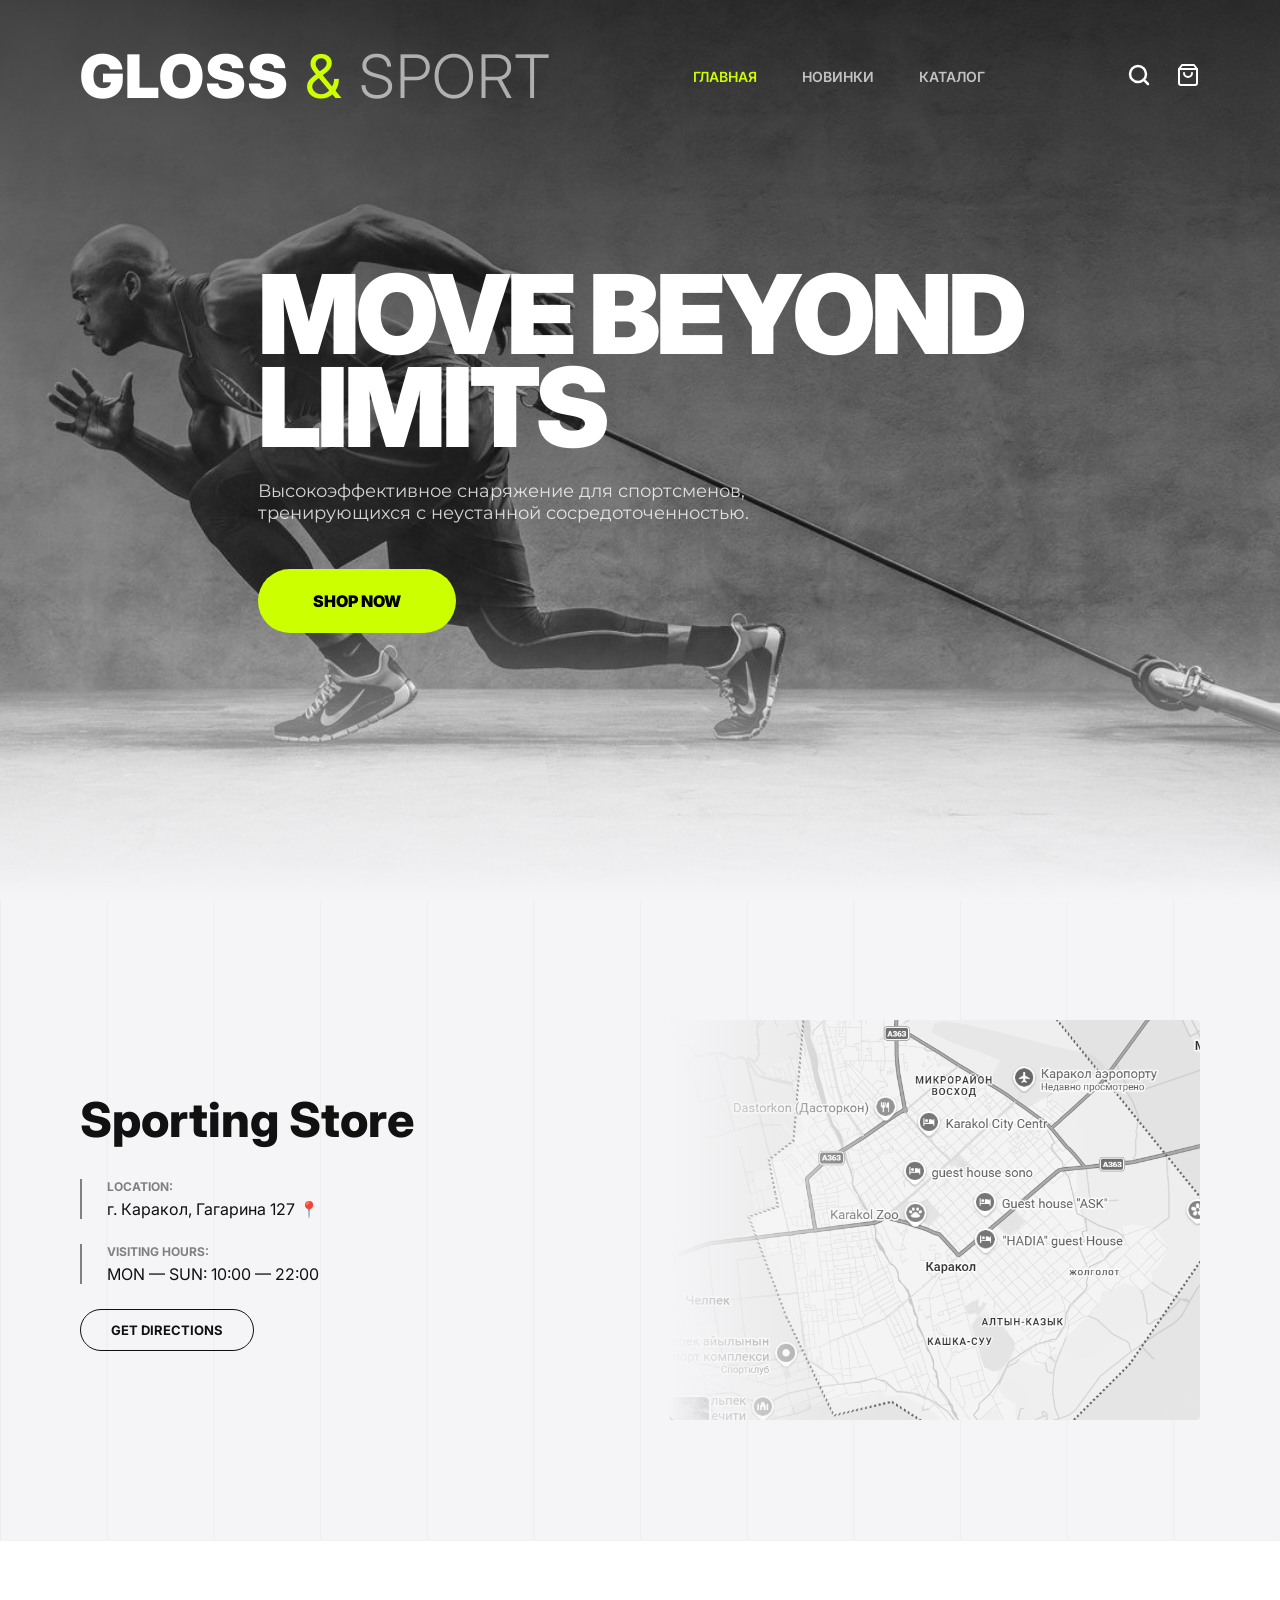
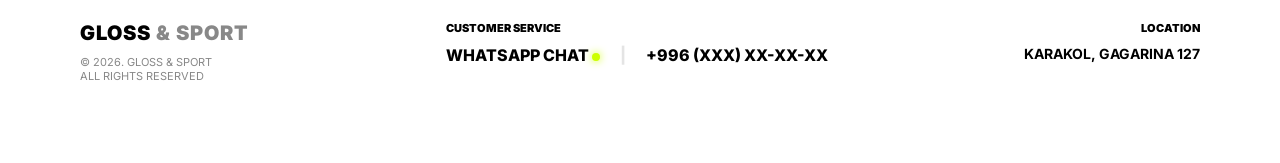
==== GLOSS.html @ 26ec52c7 "shop 1 версия" ====
<!DOCTYPE html>
<html lang="ru">
<head>
    <meta charset="UTF-8">
    <meta name="viewport" content="width=device-width, initial-scale=1.0">
    <title>GLOSS & SPORT</title>
    <link href="https://fonts.googleapis.com/css2?family=Inter:wght@400;700;900&family=Montserrat:wght@400;700;900&display=swap" rel="stylesheet">
    <link rel="stylesheet" href="style.css">
</head>
<body>

    <header class="header">
        <div class="header__container">
            <div class="logo" style="font-size: 60px;">
                <span class="logo-white">GLOSS</span> <span style="color:#CCFF00">&</span> <span class="logo-gray">SPORT</span>
            </div>

            <nav class="nav">
                <ul class="nav__list">
                    <li><a href="#" class="nav__link active">Главная</a></li>
                    <li><a href="http://localhost/GLOSS/catalog.php?new=1" class="nav__link">Новинки</a></li>
                    <li><a href="http://localhost/GLOSS/catalog.php" class="nav__link">Каталог</a></li>
                </ul>
            </nav>

            <div class="header__actions">
                <button class="icon-btn">
                    <svg width="24" height="24" viewBox="0 0 24 24" fill="none" stroke="currentColor" stroke-width="2.5" stroke-linecap="round" stroke-linejoin="round"><circle cx="11" cy="11" r="8"></circle><line x1="21" y1="21" x2="16.65" y2="16.65"></line></svg>
                </button>
                <button class="icon-btn">
                    <svg width="24" height="24" viewBox="0 0 24 24" fill="none" stroke="currentColor" stroke-width="2" stroke-linecap="round" stroke-linejoin="round"><path d="M6 2L3 6v14a2 2 0 0 0 2 2h14a2 2 0 0 0 2-2V6l-3-4Z"></path><path d="M3 6h18"></path><path d="M16 10a4 4 0 0 1-8 0"></path></svg>
                </button>
            </div>
        </div>
    </header>

   <section class="hero">
    <div class="hero__container">
        <div class="hero__content">
            <h1>MOVE BEYOND<br>LIMITS</h1>
            <p>Высокоэффективное снаряжение для спортсменов, тренирующихся с неустанной сосредоточенностью.</p>
            <a href="saite.php" class="btn-main">SHOP NOW</a>
        </div>
    </div>
    <div class="hero__overlay"></div>
</section>

    <section class="store-light">
        <div class="container store__grid">
            <div class="store__info">
                <h2 class="section-title">Sporting Store</h2>
                <div class="info-item">
                    <span class="label-gray">LOCATION:</span>
                    <p>г. Каракол, Гагарина 127 📍</p>
                </div>
                <div class="info-item">
                    <span class="label-gray">VISITING HOURS:</span>
                    <p>MON — SUN: 10:00 — 22:00</p>
                </div>
                <a href="#" class="btn-outline-dark">GET DIRECTIONS</a>
            </div>
            <div class="map-container">
                <div class="map-overlay-white"></div>
                <div class="map-mock"></div>
            </div>
        </div>
    </section>

    <footer class="footer">
        <div class="container footer__grid">
            <div class="footer__col">
                <div class="logo-footer">GLOSS <span>& SPORT</span></div>
                <p class="copy">© 2026. GLOSS & SPORT<br>ALL RIGHTS RESERVED</p>
            </div>
            <div class="footer__col center">
                <span class="footer-label">CUSTOMER SERVICE</span>
                <div class="contact-row">
                    <span class="wa">WHATSAPP CHAT <i class="dot"></i></span>
                    <span class="sep">|</span>
                    <span class="phone">+996 (XXX) XX-XX-XX</span>
                </div>
            </div>
            <div class="footer__col right">
                <span class="footer-label">LOCATION</span>
                <p class="loc-text">KARAKOL, GAGARINA 127</p>
            </div>
        </div>
    </footer>
    <div class="search-overlay" id="searchOverlay">
        <div class="search-container">
            <input type="text" placeholder="ЧТО ВЫ ИЩЕТЕ?" id="searchInput">
            <button class="close-btn" id="closeSearch">&times;</button>
        </div>
    </div>
    
    <div class="cart-drawer" id="cartDrawer">
        <div class="cart-header">
            <h3>ВАША КОРЗИНА</h3>
            <button class="close-btn" id="closeCart">&times;</button>
        </div>
        <div class="cart-content">
            <p class="empty-msg">В корзине пока пусто.</p>
        </div>
        <div class="cart-footer">
            <div class="total">ИТОГО: <span>0 сом</span></div>
            <button class="cart-checkout-btn " style="width: 100%; border-radius: 0;">ОФОРМИТЬ ЗАКАЗ</button>
        </div>
    </div>
    <div class="overlay-dark" id="bodyOverlay"></div>
    <script src="script.js"></script>
</body>
</html>
---- style.css ----
:root {
    --lime: #CCFF00;
    --black: #000;
    --light-gray: #F5F5F7;
}

* { margin: 0; padding: 0; box-sizing: border-box; }

body { background-color: var(--black); font-family: 'Inter', sans-serif; overflow-x: hidden; }
.container { max-width: 1300px; margin: 0 auto; padding: 0 5%; }

/* HEADER */
* {
    margin: 0;
    padding: 0;
    box-sizing: border-box;
}

body {
    background-color: #000;
    -webkit-font-smoothing: antialiased;
    overflow-x: hidden;
}

.container, .header__container, .hero__container {
    max-width: 1200px;
    margin: 0 auto;
    padding: 0 40px;
}

/* ШАПКА */
.header {
    position: absolute;
    top: 0;
    left: 0;
    width: 100%;
    padding: 40px 0;
    z-index: 100;
    /* Появление шапки сверху */
    animation: fadeInDown 0.8s ease forwards;
}

.header__container {
    display: flex;
    justify-content: space-between;
    align-items: center;
}

.logo {
    font-family: 'Inter', sans-serif;
    font-size: 32px;
    letter-spacing: 1px;
}
.logo-white { font-weight: 900; color: #fff; }
.logo-gray { font-weight: 300; color: rgba(255,255,255,0.6); }

.nav__list {
    display: flex;
    list-style: none;
    gap: 45px;
}
.nav__link {
    font-family: 'Inter', sans-serif;
    color: #fff;
    text-decoration: none;
    font-weight: 600;
    font-size: 14px;
    text-transform: uppercase;
    opacity: 0.7;
    transition: 0.3s;
}
/* Только смена цвета, без линий */
.nav__link:hover, .nav__link.active {
    opacity: 1;
    color: #CCFF00;
}

.header__actions {
    display: flex;
    gap: 25px;
}
.icon-btn {
    background: none;
    border: none;
    color: #fff;
    cursor: pointer;
    transition: 0.3s;
}
.icon-btn:hover { 
    color: #CCFF00; 
    transform: translateY(-2px);
}


.hero__content h1 {
    font-family: 'Inter', sans-serif;
    font-size: 110px;
    font-weight: 900;
    line-height: 0.85;
    letter-spacing: -4px;
    color: #fff;
    margin-bottom: 25px;
    /* Анимация текста */
    animation: fadeInUp 1s ease 0.2s both;
}

.hero__content p {
    font-family: 'Montserrat', sans-serif;
    font-size: 18px;
    max-width: 550px;
    color: rgba(255,255,255,0.8);
    margin-bottom: 45px;
    animation: fadeInUp 1s ease 0.4s both;
}

.btn-main {
    display: inline-block;
    background-color: #CCFF00;
    color: #000;
    padding: 22px 55px;
    border-radius: 100px;
    text-decoration: none;
    font-family: 'Inter', sans-serif;
    font-weight: 900;
    text-transform: uppercase;
    transition: 0.4s cubic-bezier(0.175, 0.885, 0.32, 1.275);
    animation: fadeInUp 1s ease 0.6s both;
}

.btn-main:hover {
    transform: scale(1.05);
    box-shadow: 0 10px 20px rgba(204, 255, 0, 0.3);
}

/* STORE - ТОТ САМЫЙ БЕЛЫЙ БЛОК */
.store-light { 
    padding: 120px 0; 
    background-color: var(--light-gray); 
    color: #111;
    background-image: linear-gradient(90deg, rgba(0,0,0,0.03) 1px, transparent 1px);
    background-size: calc(100% / 12) 100%; /* Сетка как ты хотел */
}
.store__grid { display: grid; grid-template-columns: 1fr 1fr; gap: 60px; align-items: center; }
.section-title { font-size: 48px; font-weight: 800; margin-bottom: 30px; }
.label-gray { color: #808080; font-size: 12px; font-weight: 700; text-transform: uppercase; display: block; margin-bottom: 5px; }
.info-item { margin-bottom: 25px; border-left: 2px solid #808080; padding-left: 25px; }
.btn-outline-dark { display: inline-block; border: 1px solid #111; color: #111; padding: 12px 30px; border-radius: 50px; text-decoration: none; font-size: 13px; font-weight: 700; }

.map-container { position: relative; height: 400px; border-radius: 4px; overflow: hidden; }
.map-overlay-white { position: absolute; inset: 0; background: linear-gradient(to right, var(--light-gray) 0%, transparent 40%); z-index: 2; }
.map-mock { width: 100%; height: 100%; background: #e0e0e0 url('img/map.png') center/cover; filter: grayscale(1); }

/* FOOTER - Белый минимализм */
.footer { padding: 80px 0; background: #fff; color: #000; border-top: 1px solid rgba(0,0,0,0.05); }
.footer__grid { display: flex; justify-content: space-between; align-items: flex-start; }
.logo-footer { font-size: 20px; font-weight: 900; letter-spacing: 0.05em; margin-bottom: 10px; }
.logo-footer span { color: #888; }
.copy { font-size: 11px; color: #888; }

.footer-label { font-size: 11px; font-weight: 900; display: block; margin-bottom: 10px; }
.contact-row { display: flex; align-items: center; gap: 10px; font-weight: 800; font-size: 16px; }
.dot { width: 8px; height: 8px; background: var(--lime); border-radius: 50%; display: inline-block; box-shadow: 0 0 8px var(--lime); }
.sep { opacity: 0.1; margin: 0 10px; }
.right { text-align: right; }
.loc-text { font-weight: 700; font-size: 14px; }

.hero {
    position: relative;
    height: 100vh;
    /* Важно: нижний градиент в самом фоне тоже должен вести к var(--light-gray) */
    background: linear-gradient(to bottom, rgba(0,0,0,0.7) 0%, rgba(0,0,0,0) 80%), 
                url('img/sport.png') no-repeat center center / cover;
    display: flex;
    align-items: center;
    background-color: #000; /* Базовый цвет */
}

.hero__container {
    position: relative;
    z-index: 10; /* Поднимаем текст выше оверлея */
}

/* МАГИЯ ПЕРЕХОДА */
.hero__overlay {
    position: absolute;
    bottom: 0;
    left: 0;
    width: 100%;
    height: 300px; /* Высота зоны перехода */
    /* Плавное растворение черного в светло-серый (цвет блока локации) */
    background: linear-gradient(to bottom, transparent, var(--light-gray));
    z-index: 5;
    pointer-events: none; /* Чтобы градиент не мешал кликать по кнопкам */
}

/* Затемнение фона при открытии корзины */
.overlay-dark {
    position: fixed;
    inset: 0;
    background: rgba(0,0,0,0.7);
    z-index: 150;
    opacity: 0;
    pointer-events: none;
    transition: 0.4s;
}
.overlay-dark.active { opacity: 1; pointer-events: auto; }

/* Поиск */
.search-overlay {
    position: fixed;
    top: -100%;
    left: 0;
    width: 100%;
    height: 120px;
    background: #0000001d;
    z-index: 200;
    transition: 0.5s cubic-bezier(0.77, 0, 0.175, 1);
    display: flex;
    align-items: center;
}
.search-overlay.active { top: 0; }
.search-container {
    max-width: 1200px;
    margin: 0 auto;
    width: 90%;
    display: flex;
    gap: 20px;
}
.search-container input {
    width: 100%;
    background: transparent;
    border: none;
    border-bottom: 2px solid var(--lime);
    color: #fff;
    font-size: 24px;
    padding: 10px 0;
    outline: none;
}

/* Корзина */
/* Фоновое затемнение */
.overlay-dark {
    position: fixed;
    inset: 0;
    background: rgba(0,0,0,0.6);
    backdrop-filter: blur(5px); /* Модный эффект размытия */
    z-index: 150;
    opacity: 0;
    pointer-events: none;
    transition: 0.4s;
}
.overlay-dark.active { opacity: 1; pointer-events: auto; }

/* Корзина */
.cart-drawer {
    position: fixed;
    right: -450px;
    top: 20px;
    bottom: 20px;
    width: 400px;
    background: #fff;
    z-index: 200;
    transition: 0.5s cubic-bezier(0.165, 0.84, 0.44, 1);
    padding: 40px;
    display: flex;
    flex-direction: column;
    border-radius: 40px 0 0 40px; /* Округление слева */
    box-shadow: -15px 0 40px rgba(0,0,0,0.1);
}
.cart-drawer.active { right: 0; }

.cart-header h3 {
    font-family: 'Montserrat', sans-serif;
    font-weight: 400; /* Не жирный */
    font-size: 14px;
    letter-spacing: 2px;
    color: #000;
}

.close-btn {
    background: #f5f5f7;
    border: none;
    width: 35px;
    height: 35px;
    border-radius: 50%;
    cursor: pointer;
    font-size: 20px;
    transition: 0.3s;
}
.close-btn:hover { background: var(--lime); transform: rotate(90deg); }

.empty-msg {
    font-family: 'Montserrat', sans-serif;
    font-weight: 400;
    color: #888;
    text-align: center;
    margin-top: 100px;
    font-size: 14px;
}

/* Контейнер для кнопки, чтобы прижать её вправо */
.cart-footer {
    border-top: 1px solid rgba(0,0,0,0.05);
    padding-top: 25px;
    display: flex;
    flex-direction: column;
    align-items: flex-end; /* Все элементы внутри (Total и Кнопка) прижимаются вправо */
}

/* Итоговая сумма тоже прижмется вправо */
.total {
    width: 100%; /* Чтобы текст "ИТОГО" и сумма разошлись по краям */
    font-family: 'Montserrat', sans-serif;
    font-weight: 400;
    display: flex;
    justify-content: space-between;
    margin-bottom: 20px;
}

/* Компактная кнопка справа */
.cart-checkout-btn {
    display: inline-flex;   /* Занимает место только под текст */
    align-items: center;
    justify-content: center;
    background: #000;
    color: var(--lime);
    border: none;
    
    /* Уменьшенные размеры */
    padding: 12px 35px;     /* Сделали еще тоньше (12px) и компактнее по бокам */
    font-size: 13px;        /* Чуть меньше шрифт для аккуратности */
    
    border-radius: 100px;
    font-family: 'Inter', sans-serif;
    font-weight: 900;
    text-transform: uppercase;
    letter-spacing: 1px;
    cursor: pointer;
    transition: 0.3s cubic-bezier(0.25, 0.46, 0.45, 0.94);
}

.cart-checkout-btn:hover {
    background: #222;
    transform: translateY(-2px);
    box-shadow: 0 5px 15px rgba(0,0,0,0.1);
}

/* Стиль поиска */
.search-overlay {
    position: fixed;
    top: -100%;
    left: 0;
    width: 100%;
    height: 150px;
    background: #000;
    z-index: 300;
    display: flex;
    align-items: center;
    transition: 0.5s;
}
.search-overlay.active { top: 0; }
.search-container input {
    width: 100%;
    background: none;
    border: none;
    border-bottom: 1px solid var(--lime);
    color: #fff;
    font-size: 30px;
    font-family: 'Montserrat', sans-serif;
    font-weight: 300;
    outline: none;
}
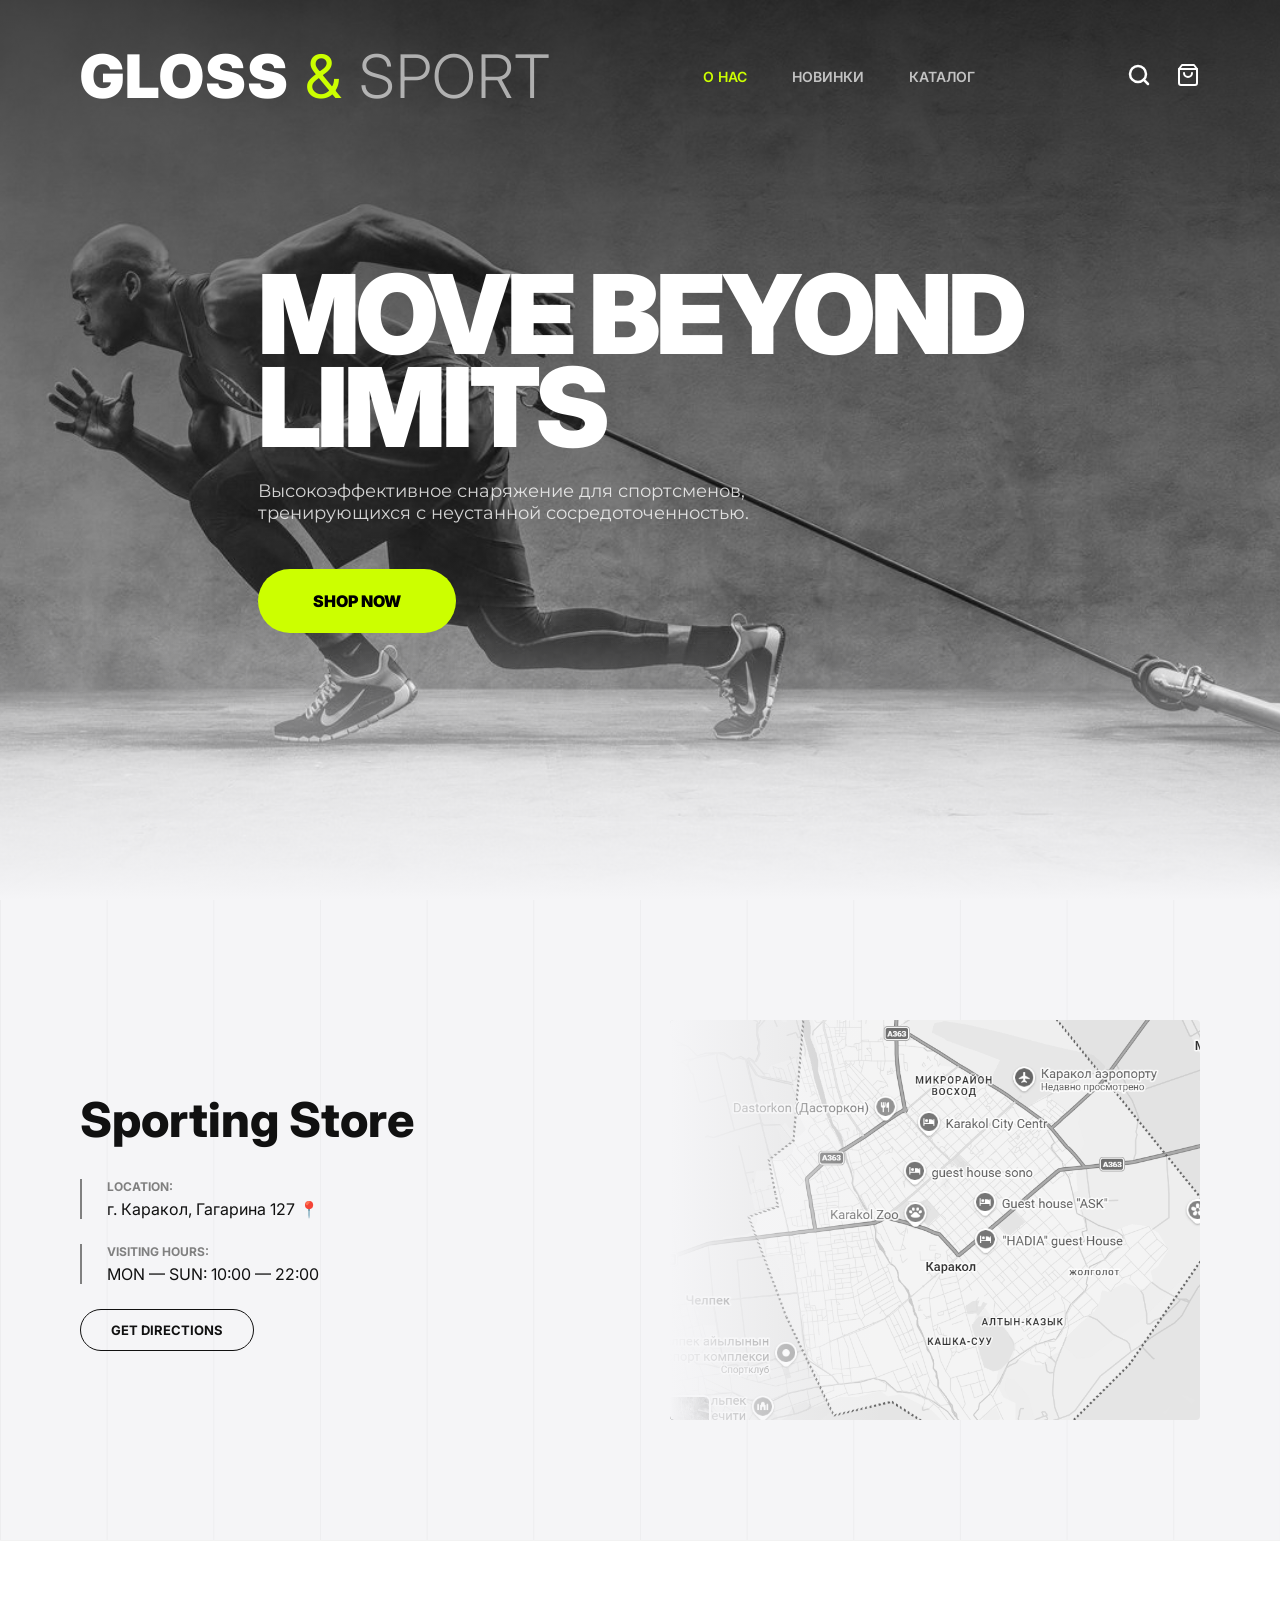
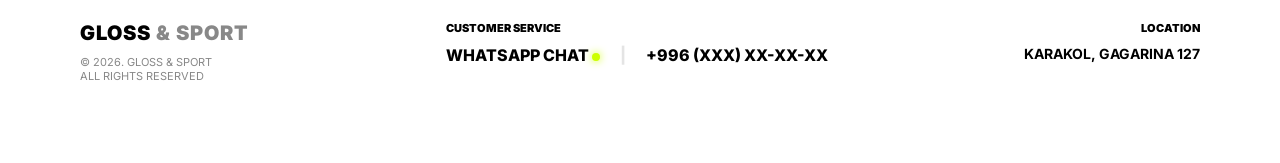
==== commit 18d311ea: "Update GLOSS.html главная=>о нас" ====
--- a/GLOSS.html
+++ b/GLOSS.html
@@ -17,7 +17,7 @@
 
             <nav class="nav">
                 <ul class="nav__list">
-                    <li><a href="#" class="nav__link active">Главная</a></li>
+                    <li><a href="#" class="nav__link active"> О нас</a></li>
                     <li><a href="http://localhost/GLOSS/catalog.php?new=1" class="nav__link">Новинки</a></li>
                     <li><a href="http://localhost/GLOSS/catalog.php" class="nav__link">Каталог</a></li>
                 </ul>
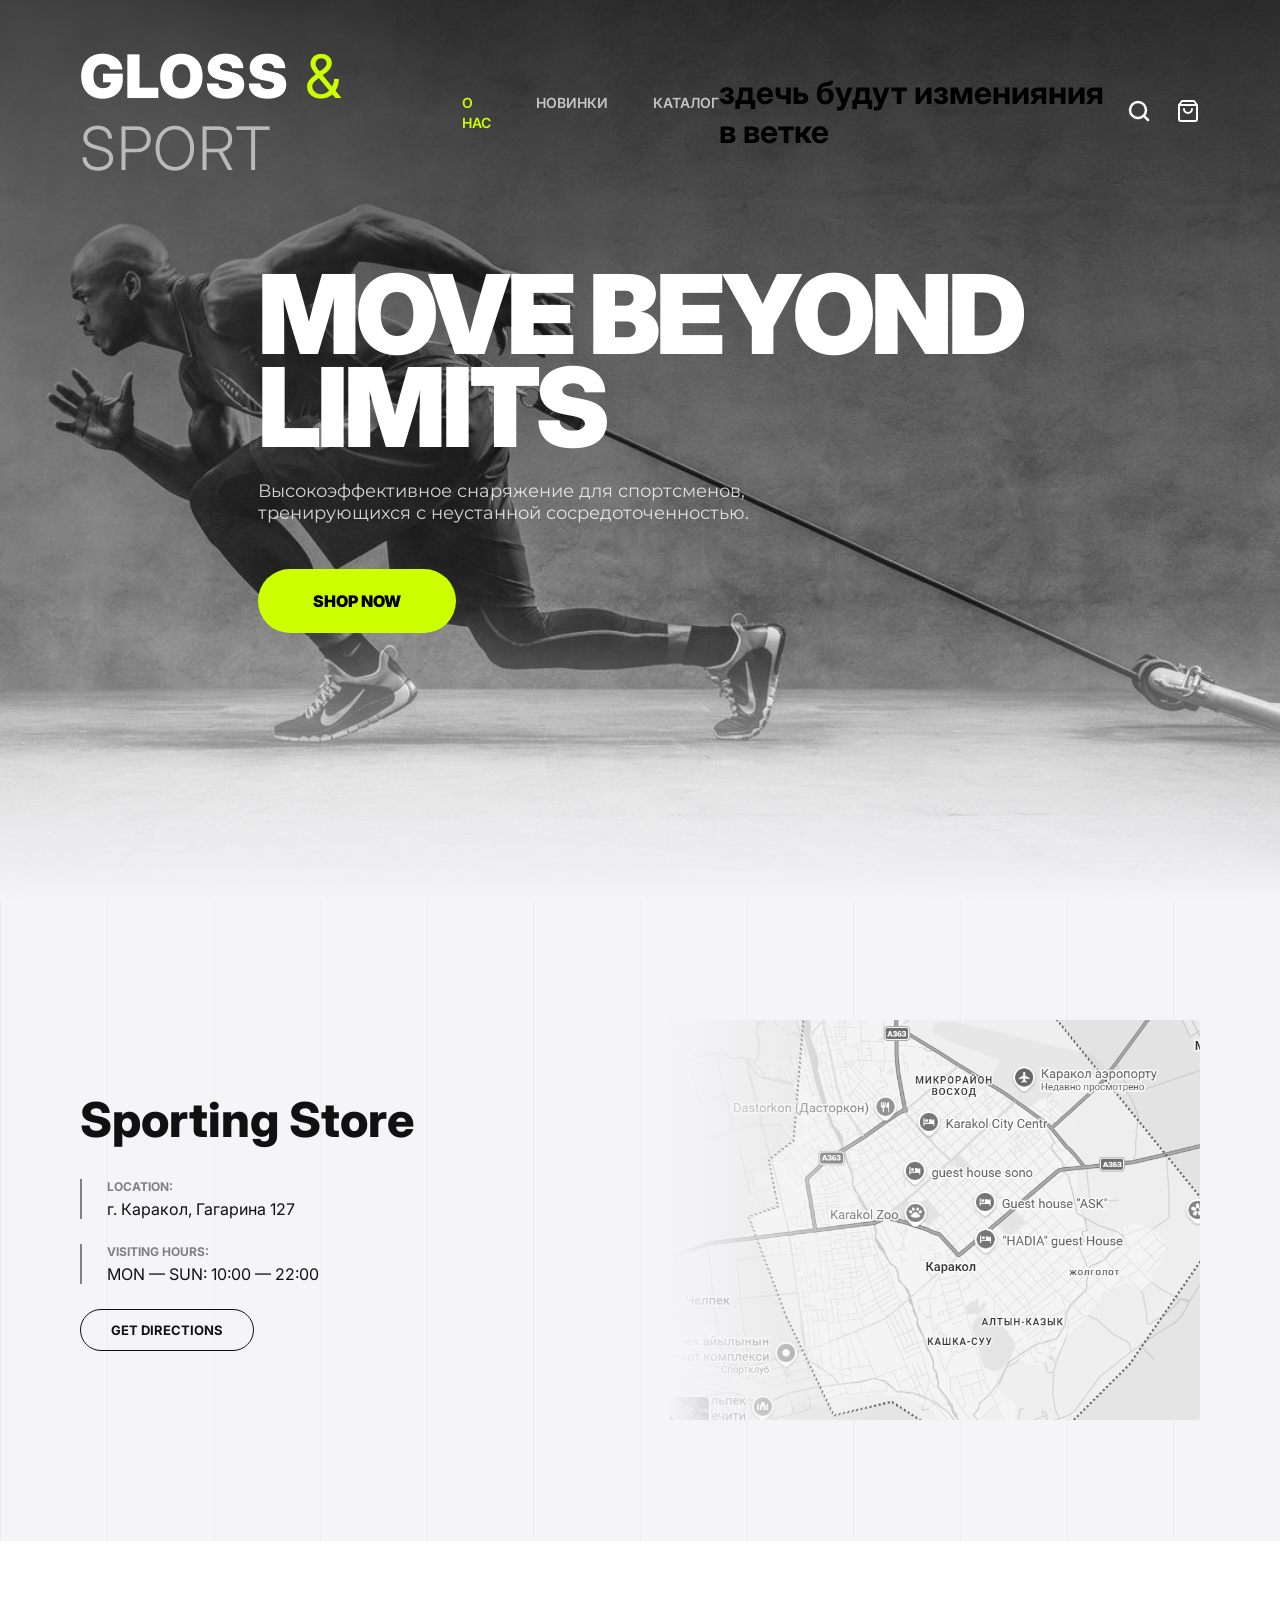
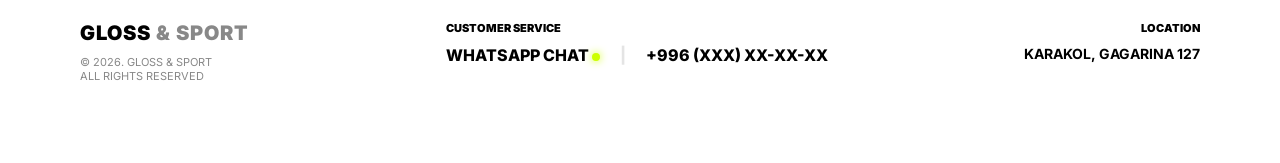
==== commit 1518f408: "Update GLOSS.html добавила дополниельный текст" ====
--- a/GLOSS.html
+++ b/GLOSS.html
@@ -22,7 +22,7 @@
                     <li><a href="http://localhost/GLOSS/catalog.php" class="nav__link">Каталог</a></li>
                 </ul>
             </nav>
-
+<h1>здечь будут изменияния в ветке</h1>
             <div class="header__actions">
                 <button class="icon-btn">
                     <svg width="24" height="24" viewBox="0 0 24 24" fill="none" stroke="currentColor" stroke-width="2.5" stroke-linecap="round" stroke-linejoin="round"><circle cx="11" cy="11" r="8"></circle><line x1="21" y1="21" x2="16.65" y2="16.65"></line></svg>
@@ -51,7 +51,7 @@
                 <h2 class="section-title">Sporting Store</h2>
                 <div class="info-item">
                     <span class="label-gray">LOCATION:</span>
-                    <p>г. Каракол, Гагарина 127 📍</p>
+                    <p>г. Каракол, Гагарина 127</p>
                 </div>
                 <div class="info-item">
                     <span class="label-gray">VISITING HOURS:</span>
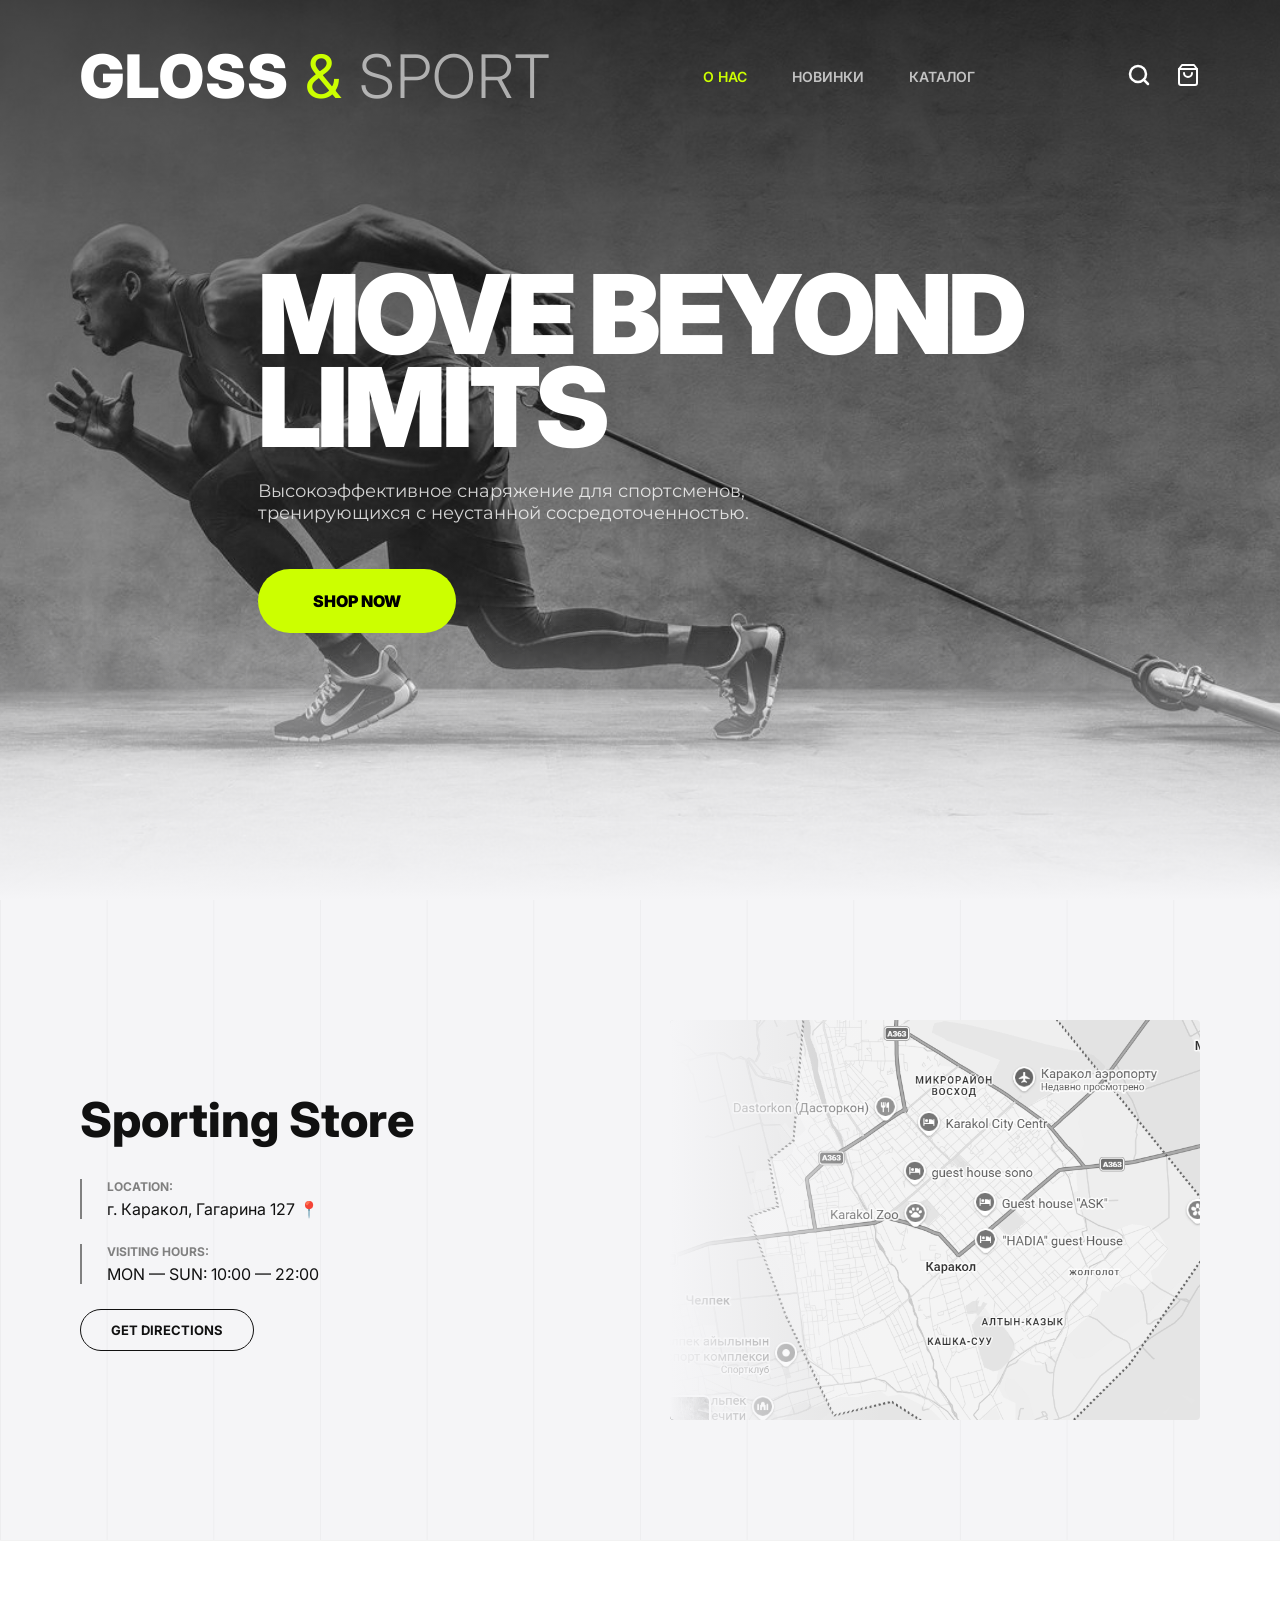
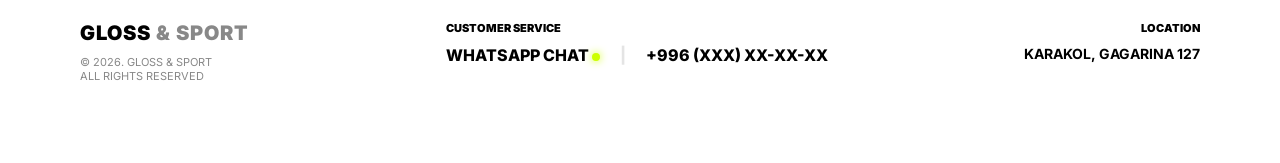
==== commit 41cb9a83: "Revert "Update GLOSS.html" This reverts commit 1518f408a3525db1f04536be99bb20465d88228e." ====
--- a/GLOSS.html
+++ b/GLOSS.html
@@ -22,7 +22,7 @@
                     <li><a href="http://localhost/GLOSS/catalog.php" class="nav__link">Каталог</a></li>
                 </ul>
             </nav>
-<h1>здечь будут изменияния в ветке</h1>
+
             <div class="header__actions">
                 <button class="icon-btn">
                     <svg width="24" height="24" viewBox="0 0 24 24" fill="none" stroke="currentColor" stroke-width="2.5" stroke-linecap="round" stroke-linejoin="round"><circle cx="11" cy="11" r="8"></circle><line x1="21" y1="21" x2="16.65" y2="16.65"></line></svg>
@@ -51,7 +51,7 @@
                 <h2 class="section-title">Sporting Store</h2>
                 <div class="info-item">
                     <span class="label-gray">LOCATION:</span>
-                    <p>г. Каракол, Гагарина 127</p>
+                    <p>г. Каракол, Гагарина 127 📍</p>
                 </div>
                 <div class="info-item">
                     <span class="label-gray">VISITING HOURS:</span>
